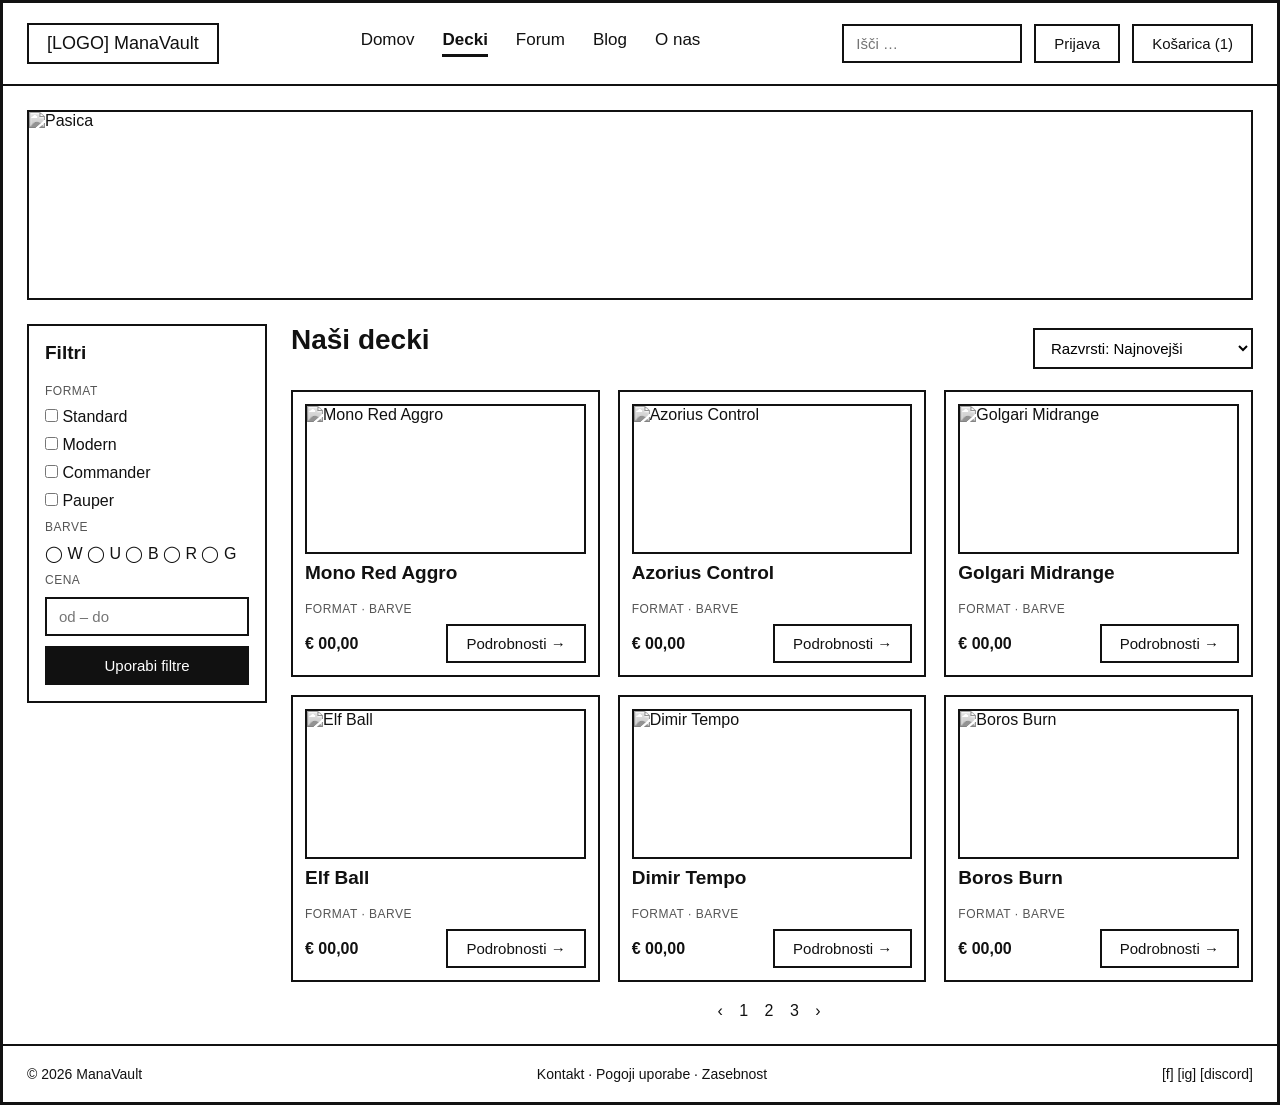
==== html/index.html @ 13c63834 "Naloga 6: HTML in CSS žičnih modelov (Davor) 5 povezanih strani (index, deck, kosarica, forum, prija" ====
<!DOCTYPE html>
<html lang="sl">
<head>
  <meta charset="utf-8">
  <meta name="viewport" content="width=device-width, initial-scale=1">
  <title>Seznam deckov – ManaVault</title>
  <link rel="stylesheet" href="style.css">
</head>
<body>
<div class="page">
  <header class="header">
    <a class="logo" href="index.html">[LOGO] ManaVault</a>
    <nav class="nav"><a href="index.html">Domov</a><a href="index.html" class="active">Decki</a><a href="forum.html">Forum</a><a href="#">Blog</a><a href="#">O nas</a></nav>
    <div class="header-actions">
      <input class="input" style="width:180px" placeholder="Išči …">
      <a class="btn" href="prijava.html">Prijava</a>
      <a class="btn" href="kosarica.html">Košarica (1)</a>
    </div>
  </header>
  <main>
    <img class="ph hero" src="https://picsum.photos/seed/manavault0/2464/380?grayscale" alt="Pasica">
    <div class="catalog">
      <aside class="box filters">
        <h2>Filtri</h2>
        <span class="label">Format</span>
        <label><input type="checkbox"> Standard</label><label><input type="checkbox"> Modern</label>
        <label><input type="checkbox"> Commander</label><label><input type="checkbox"> Pauper</label>
        <span class="label">Barve</span>
        <div>◯ W ◯ U ◯ B ◯ R ◯ G</div>
        <span class="label">Cena</span>
        <input class="input" placeholder="od – do">
        <button class="btn dark block">Uporabi filtre</button>
      </aside>
      <section style="flex:1">
        <div class="catalog-head"><h1>Naši decki</h1><select class="input"><option>Razvrsti: Najnovejši</option></select></div>
        <div class="grid">
      <article class="card">
        <img class="ph" src="https://picsum.photos/seed/manavault1/576/300?grayscale" alt="Mono Red Aggro">
        <h2>Mono Red Aggro</h2>
        <span class="label">Format · Barve</span>
        <div class="card-foot"><b>€ 00,00</b><a class="btn" href="deck.html">Podrobnosti →</a></div>
      </article>
      <article class="card">
        <img class="ph" src="https://picsum.photos/seed/manavault2/576/300?grayscale" alt="Azorius Control">
        <h2>Azorius Control</h2>
        <span class="label">Format · Barve</span>
        <div class="card-foot"><b>€ 00,00</b><a class="btn" href="deck.html">Podrobnosti →</a></div>
      </article>
      <article class="card">
        <img class="ph" src="https://picsum.photos/seed/manavault3/576/300?grayscale" alt="Golgari Midrange">
        <h2>Golgari Midrange</h2>
        <span class="label">Format · Barve</span>
        <div class="card-foot"><b>€ 00,00</b><a class="btn" href="deck.html">Podrobnosti →</a></div>
      </article>
      <article class="card">
        <img class="ph" src="https://picsum.photos/seed/manavault4/576/300?grayscale" alt="Elf Ball">
        <h2>Elf Ball</h2>
        <span class="label">Format · Barve</span>
        <div class="card-foot"><b>€ 00,00</b><a class="btn" href="deck.html">Podrobnosti →</a></div>
      </article>
      <article class="card">
        <img class="ph" src="https://picsum.photos/seed/manavault5/576/300?grayscale" alt="Dimir Tempo">
        <h2>Dimir Tempo</h2>
        <span class="label">Format · Barve</span>
        <div class="card-foot"><b>€ 00,00</b><a class="btn" href="deck.html">Podrobnosti →</a></div>
      </article>
      <article class="card">
        <img class="ph" src="https://picsum.photos/seed/manavault6/576/300?grayscale" alt="Boros Burn">
        <h2>Boros Burn</h2>
        <span class="label">Format · Barve</span>
        <div class="card-foot"><b>€ 00,00</b><a class="btn" href="deck.html">Podrobnosti →</a></div>
      </article>
        </div>
        <div class="pagination">‹ 1 2 3 ›</div>
      </section>
    </div>
  </main>
  <footer class="footer">
    <span>© 2026 ManaVault</span>
    <span>Kontakt · Pogoji uporabe · Zasebnost</span>
    <span>[f] [ig] [discord]</span>
  </footer>
</div>
</body>
</html>
---- html/style.css ----
/* ManaVault – žični model (črno-bel), skupni slog za vse zaslone */
* { box-sizing: border-box; margin: 0; padding: 0; }
body { font-family: Inter, "Segoe UI", Arial, sans-serif; color: #111; background: #f2f2f2; }
a { color: inherit; text-decoration: none; }
.page { max-width: 1280px; margin: 0 auto; background: #fff; border: 3px solid #111; min-height: 100vh; display: flex; flex-direction: column; }

/* Glava + navigacija */
.header { display: flex; align-items: center; justify-content: space-between; gap: 24px; padding: 20px 24px; border-bottom: 2px solid #111; }
.logo { border: 2px solid #111; padding: 8px 18px; font-size: 18px; }
.nav { display: flex; gap: 28px; font-size: 17px; }
.nav a.active { font-weight: bold; border-bottom: 3px solid #111; padding-bottom: 4px; }
.header-actions { display: flex; gap: 12px; }

/* Osnovni elementi */
.btn { display: inline-block; border: 2px solid #111; background: #fff; padding: 9px 18px; font: inherit; font-size: 15px; cursor: pointer; text-align: center; }
.btn.dark { background: #111; color: #fff; }
.btn.block { width: 100%; }
.input { border: 2px solid #111; padding: 9px 12px; font: inherit; font-size: 15px; width: 100%; background: #fff; }
.label { font-size: 12px; color: #555; text-transform: uppercase; letter-spacing: .5px; }
.muted-line { height: 10px; background: #ccc; margin: 8px 0; }
.box { border: 2px solid #111; padding: 16px; }
img.ph { display: block; width: 100%; object-fit: cover; border: 2px solid #111; filter: grayscale(1); }
h1 { font-size: 28px; margin-bottom: 16px; }
h2 { font-size: 19px; margin-bottom: 10px; }
.breadcrumb { margin-bottom: 14px; }
.pagination { text-align: center; margin-top: 20px; letter-spacing: 6px; }

/* Vsebina in noga */
main { flex: 1; padding: 24px; }
.footer { display: flex; justify-content: space-between; padding: 20px 24px; border-top: 2px solid #111; font-size: 14px; }

/* 1 – Seznam deckov */
.hero { height: 190px; margin-bottom: 24px; }
.catalog { display: flex; gap: 24px; }
.filters { width: 240px; flex-shrink: 0; align-self: flex-start; display: flex; flex-direction: column; gap: 10px; }
.catalog-head { display: flex; justify-content: space-between; align-items: center; margin-bottom: 18px; }
.catalog-head .input { width: 220px; }
.grid { display: grid; grid-template-columns: repeat(3, 1fr); gap: 18px; flex: 1; }
.card { border: 2px solid #111; padding: 12px; display: flex; flex-direction: column; gap: 8px; }
.card img.ph { height: 150px; }
.card-foot { display: flex; justify-content: space-between; align-items: center; margin-top: auto; }

/* 2 – Podrobnosti decka */
.deck-top { display: flex; gap: 28px; margin-bottom: 28px; }
.gallery { width: 420px; flex-shrink: 0; }
.gallery > img.ph { height: 320px; }
.thumbs { display: grid; grid-template-columns: repeat(3, 1fr); gap: 12px; margin-top: 10px; }
.thumbs img.ph { height: 70px; }
.deck-info { flex: 1; }
.price { font-size: 30px; font-weight: bold; margin: 18px 0 12px; }
.actions { display: flex; gap: 12px; margin-bottom: 20px; }
.actions .input { width: 70px; }
.curve { display: flex; align-items: flex-end; gap: 12px; height: 120px; border-bottom: 2px solid #111; }
.curve span { width: 34px; border: 2px solid #111; background: #ddd; }
.deck-bottom { display: grid; grid-template-columns: 1fr 1fr; gap: 36px; }
table { border-collapse: collapse; width: 100%; }
th, td { border: 2px solid #111; padding: 9px 10px; text-align: left; font-size: 15px; }
.comment { margin-top: 12px; }

/* 3 – Košarica */
.cart { display: flex; gap: 36px; }
.cart-left { flex: 1.3; }
.cart td img.ph { width: 64px; height: 56px; }
.form-grid { display: grid; grid-template-columns: 1fr 1fr; gap: 12px; }
.summary { flex: .7; align-self: flex-start; display: flex; flex-direction: column; gap: 10px; }
.row { display: flex; justify-content: space-between; }
.total { font-size: 20px; font-weight: bold; border-top: 2px solid #111; padding-top: 10px; }

/* 4 – Forum */
.forum { display: flex; gap: 24px; }
.categories { width: 220px; flex-shrink: 0; align-self: flex-start; line-height: 1.8; }
.forum-main { flex: 1; display: flex; flex-direction: column; gap: 12px; }
.meta { font-size: 12px; color: #555; }

/* 5 – Prijava */
.login { width: 420px; margin: 30px auto; display: flex; flex-direction: column; gap: 10px; }
.login h1 { text-align: center; }
.center { text-align: center; }
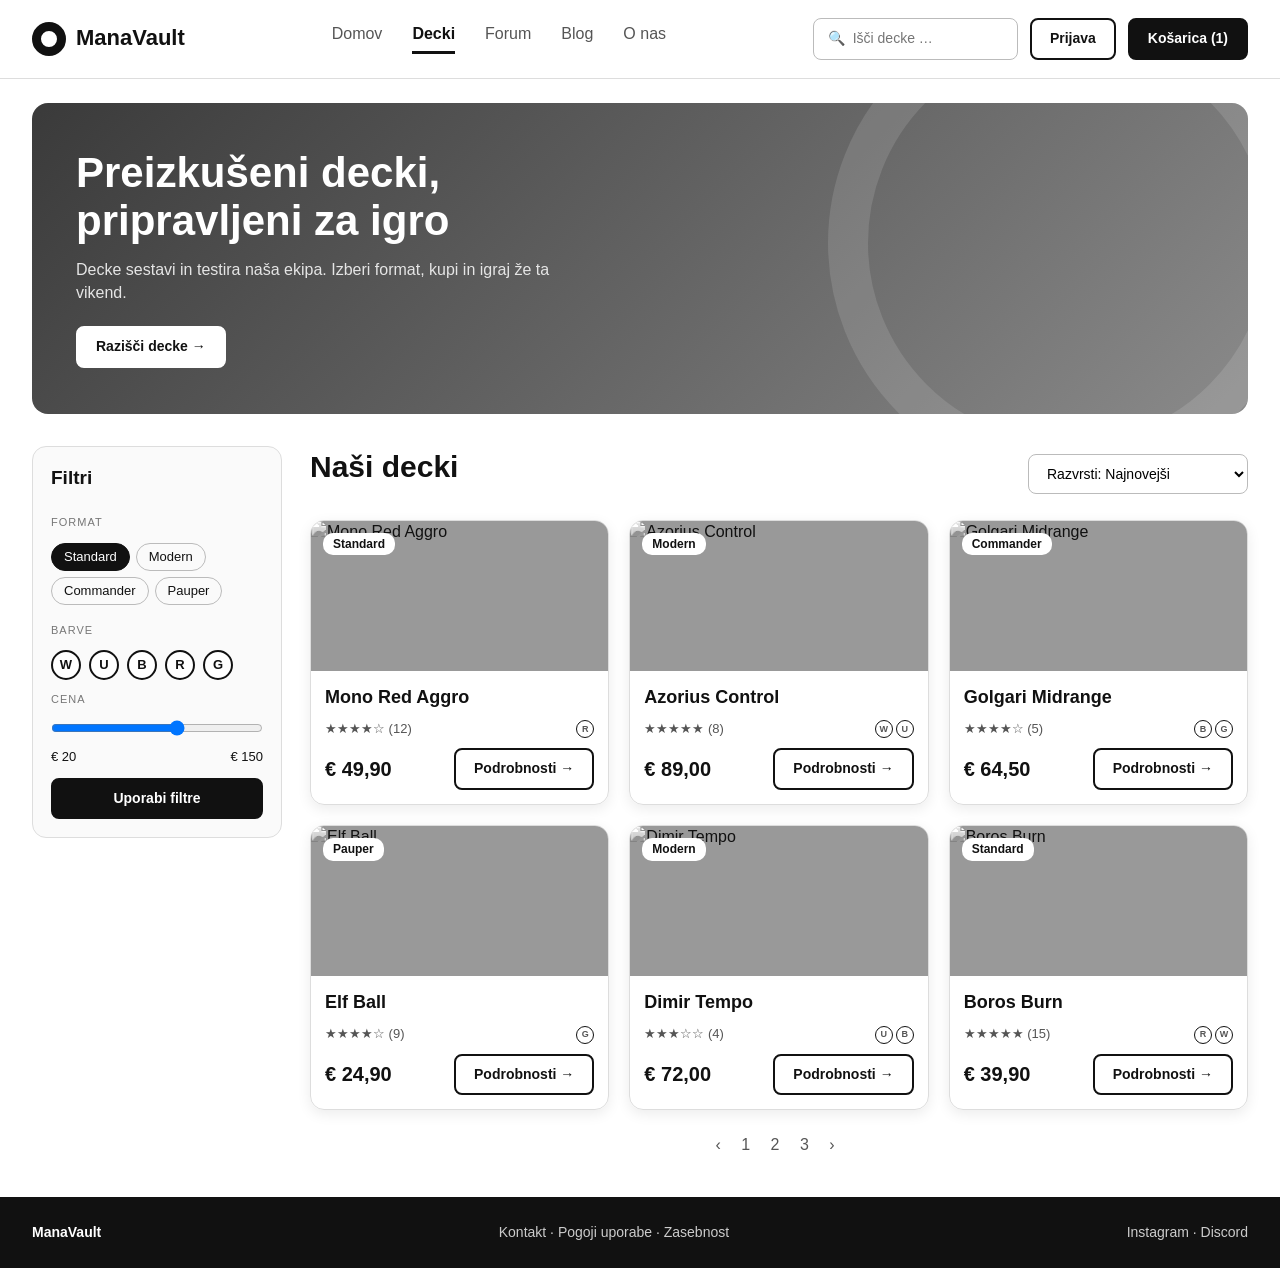
==== commit 56c349f5: "HTML in CSS po žičnih modelih" ====
--- a/html/index.html
+++ b/html/index.html
@@ -9,66 +9,82 @@
 <body>
 <div class="page">
   <header class="header">
-    <a class="logo" href="index.html">[LOGO] ManaVault</a>
+    <a class="logo" href="index.html"><i></i>ManaVault</a>
     <nav class="nav"><a href="index.html">Domov</a><a href="index.html" class="active">Decki</a><a href="forum.html">Forum</a><a href="#">Blog</a><a href="#">O nas</a></nav>
     <div class="header-actions">
-      <input class="input" style="width:180px" placeholder="Išči …">
+      <input class="input search" placeholder="🔍  Išči decke …">
       <a class="btn" href="prijava.html">Prijava</a>
-      <a class="btn" href="kosarica.html">Košarica (1)</a>
+      <a class="btn dark" href="kosarica.html">Košarica (1)</a>
     </div>
   </header>
   <main>
-    <img class="ph hero" src="https://picsum.photos/seed/manavault0/2464/380?grayscale" alt="Pasica">
-    <div class="catalog">
-      <aside class="box filters">
+    <section class="hero">
+      <h1>Preizkušeni decki,<br>pripravljeni za igro</h1>
+      <p>Decke sestavi in testira naša ekipa. Izberi format, kupi in igraj že ta vikend.</p>
+      <a class="btn" href="#decki">Razišči decke →</a>
+    </section>
+    <div class="catalog" id="decki">
+      <aside class="panel filters">
         <h2>Filtri</h2>
         <span class="label">Format</span>
-        <label><input type="checkbox"> Standard</label><label><input type="checkbox"> Modern</label>
-        <label><input type="checkbox"> Commander</label><label><input type="checkbox"> Pauper</label>
+        <div><span class="chip on">Standard</span><span class="chip">Modern</span><span class="chip">Commander</span><span class="chip">Pauper</span></div>
         <span class="label">Barve</span>
-        <div>◯ W ◯ U ◯ B ◯ R ◯ G</div>
+        <div class="manas"><span class="mana">W</span><span class="mana">U</span><span class="mana">B</span><span class="mana">R</span><span class="mana">G</span></div>
         <span class="label">Cena</span>
-        <input class="input" placeholder="od – do">
+        <input type="range" min="0" max="200" value="120">
+        <div class="row small"><span>€ 20</span><span>€ 150</span></div>
         <button class="btn dark block">Uporabi filtre</button>
       </aside>
       <section style="flex:1">
         <div class="catalog-head"><h1>Naši decki</h1><select class="input"><option>Razvrsti: Najnovejši</option></select></div>
         <div class="grid">
       <article class="card">
-        <img class="ph" src="https://picsum.photos/seed/manavault1/576/300?grayscale" alt="Mono Red Aggro">
-        <h2>Mono Red Aggro</h2>
-        <span class="label">Format · Barve</span>
-        <div class="card-foot"><b>€ 00,00</b><a class="btn" href="deck.html">Podrobnosti →</a></div>
+        <div class="card-img"><img class="ph" src="https://picsum.photos/seed/manavault1/600/300?grayscale" alt="Mono Red Aggro"><span class="tag">Standard</span></div>
+        <div class="card-body">
+          <h3>Mono Red Aggro</h3>
+          <div class="row meta"><span>★★★★☆ (12)</span><span><span class="mana sm">R</span></span></div>
+          <div class="row"><span class="price-sm">€ 49,90</span><a class="btn" href="deck.html">Podrobnosti →</a></div>
+        </div>
       </article>
       <article class="card">
-        <img class="ph" src="https://picsum.photos/seed/manavault2/576/300?grayscale" alt="Azorius Control">
-        <h2>Azorius Control</h2>
-        <span class="label">Format · Barve</span>
-        <div class="card-foot"><b>€ 00,00</b><a class="btn" href="deck.html">Podrobnosti →</a></div>
+        <div class="card-img"><img class="ph" src="https://picsum.photos/seed/manavault2/600/300?grayscale" alt="Azorius Control"><span class="tag">Modern</span></div>
+        <div class="card-body">
+          <h3>Azorius Control</h3>
+          <div class="row meta"><span>★★★★★ (8)</span><span><span class="mana sm">W</span><span class="mana sm">U</span></span></div>
+          <div class="row"><span class="price-sm">€ 89,00</span><a class="btn" href="deck.html">Podrobnosti →</a></div>
+        </div>
       </article>
       <article class="card">
-        <img class="ph" src="https://picsum.photos/seed/manavault3/576/300?grayscale" alt="Golgari Midrange">
-        <h2>Golgari Midrange</h2>
-        <span class="label">Format · Barve</span>
-        <div class="card-foot"><b>€ 00,00</b><a class="btn" href="deck.html">Podrobnosti →</a></div>
+        <div class="card-img"><img class="ph" src="https://picsum.photos/seed/manavault3/600/300?grayscale" alt="Golgari Midrange"><span class="tag">Commander</span></div>
+        <div class="card-body">
+          <h3>Golgari Midrange</h3>
+          <div class="row meta"><span>★★★★☆ (5)</span><span><span class="mana sm">B</span><span class="mana sm">G</span></span></div>
+          <div class="row"><span class="price-sm">€ 64,50</span><a class="btn" href="deck.html">Podrobnosti →</a></div>
+        </div>
       </article>
       <article class="card">
-        <img class="ph" src="https://picsum.photos/seed/manavault4/576/300?grayscale" alt="Elf Ball">
-        <h2>Elf Ball</h2>
-        <span class="label">Format · Barve</span>
-        <div class="card-foot"><b>€ 00,00</b><a class="btn" href="deck.html">Podrobnosti →</a></div>
+        <div class="card-img"><img class="ph" src="https://picsum.photos/seed/manavault4/600/300?grayscale" alt="Elf Ball"><span class="tag">Pauper</span></div>
+        <div class="card-body">
+          <h3>Elf Ball</h3>
+          <div class="row meta"><span>★★★★☆ (9)</span><span><span class="mana sm">G</span></span></div>
+          <div class="row"><span class="price-sm">€ 24,90</span><a class="btn" href="deck.html">Podrobnosti →</a></div>
+        </div>
       </article>
       <article class="card">
-        <img class="ph" src="https://picsum.photos/seed/manavault5/576/300?grayscale" alt="Dimir Tempo">
-        <h2>Dimir Tempo</h2>
-        <span class="label">Format · Barve</span>
-        <div class="card-foot"><b>€ 00,00</b><a class="btn" href="deck.html">Podrobnosti →</a></div>
+        <div class="card-img"><img class="ph" src="https://picsum.photos/seed/manavault5/600/300?grayscale" alt="Dimir Tempo"><span class="tag">Modern</span></div>
+        <div class="card-body">
+          <h3>Dimir Tempo</h3>
+          <div class="row meta"><span>★★★☆☆ (4)</span><span><span class="mana sm">U</span><span class="mana sm">B</span></span></div>
+          <div class="row"><span class="price-sm">€ 72,00</span><a class="btn" href="deck.html">Podrobnosti →</a></div>
+        </div>
       </article>
       <article class="card">
-        <img class="ph" src="https://picsum.photos/seed/manavault6/576/300?grayscale" alt="Boros Burn">
-        <h2>Boros Burn</h2>
-        <span class="label">Format · Barve</span>
-        <div class="card-foot"><b>€ 00,00</b><a class="btn" href="deck.html">Podrobnosti →</a></div>
+        <div class="card-img"><img class="ph" src="https://picsum.photos/seed/manavault6/600/300?grayscale" alt="Boros Burn"><span class="tag">Standard</span></div>
+        <div class="card-body">
+          <h3>Boros Burn</h3>
+          <div class="row meta"><span>★★★★★ (15)</span><span><span class="mana sm">R</span><span class="mana sm">W</span></span></div>
+          <div class="row"><span class="price-sm">€ 39,90</span><a class="btn" href="deck.html">Podrobnosti →</a></div>
+        </div>
       </article>
         </div>
         <div class="pagination">‹ 1 2 3 ›</div>
@@ -76,9 +92,9 @@
     </div>
   </main>
   <footer class="footer">
-    <span>© 2026 ManaVault</span>
+    <b>ManaVault</b>
     <span>Kontakt · Pogoji uporabe · Zasebnost</span>
-    <span>[f] [ig] [discord]</span>
+    <span>Instagram · Discord</span>
   </footer>
 </div>
 </body>
--- a/html/style.css
+++ b/html/style.css
@@ -1,78 +1,106 @@
-/* ManaVault – žični model (črno-bel), skupni slog za vse zaslone */
+/* ManaVault – skupni slog za vse zaslone (sivinski žični model) */
 * { box-sizing: border-box; margin: 0; padding: 0; }
-body { font-family: Inter, "Segoe UI", Arial, sans-serif; color: #111; background: #f2f2f2; }
+body { font-family: Inter, "Segoe UI", Arial, sans-serif; color: #111; background: #f2f2f2; line-height: 1.4; }
 a { color: inherit; text-decoration: none; }
-.page { max-width: 1280px; margin: 0 auto; background: #fff; border: 3px solid #111; min-height: 100vh; display: flex; flex-direction: column; }
+.page { max-width: 1280px; margin: 0 auto; background: #fff; min-height: 100vh; display: flex; flex-direction: column; }
+.muted { color: #555; } .small { font-size: 13px; } .center { text-align: center; }
+.row { display: flex; justify-content: space-between; align-items: center; }
 
-/* Glava + navigacija */
-.header { display: flex; align-items: center; justify-content: space-between; gap: 24px; padding: 20px 24px; border-bottom: 2px solid #111; }
-.logo { border: 2px solid #111; padding: 8px 18px; font-size: 18px; }
-.nav { display: flex; gap: 28px; font-size: 17px; }
-.nav a.active { font-weight: bold; border-bottom: 3px solid #111; padding-bottom: 4px; }
-.header-actions { display: flex; gap: 12px; }
+/* Glava */
+.header { display: flex; align-items: center; justify-content: space-between; gap: 24px; padding: 18px 32px; border-bottom: 1px solid #ddd; }
+.logo { display: flex; align-items: center; gap: 10px; font-size: 22px; font-weight: 800; }
+.logo i { width: 34px; height: 34px; border-radius: 50%; border: 9px solid #111; }
+.nav { display: flex; gap: 30px; font-size: 16px; color: #555; }
+.nav a.active { color: #111; font-weight: 700; border-bottom: 3px solid #111; padding-bottom: 6px; }
+.header-actions { display: flex; gap: 12px; align-items: center; }
+.search { width: 220px; border-radius: 20px; }
 
 /* Osnovni elementi */
-.btn { display: inline-block; border: 2px solid #111; background: #fff; padding: 9px 18px; font: inherit; font-size: 15px; cursor: pointer; text-align: center; }
+.btn { display: inline-block; border: 2px solid #111; border-radius: 8px; background: #fff; padding: 9px 18px; font: inherit; font-size: 14px; font-weight: 700; cursor: pointer; text-align: center; white-space: nowrap; }
 .btn.dark { background: #111; color: #fff; }
-.btn.block { width: 100%; }
-.input { border: 2px solid #111; padding: 9px 12px; font: inherit; font-size: 15px; width: 100%; background: #fff; }
-.label { font-size: 12px; color: #555; text-transform: uppercase; letter-spacing: .5px; }
-.muted-line { height: 10px; background: #ccc; margin: 8px 0; }
-.box { border: 2px solid #111; padding: 16px; }
-img.ph { display: block; width: 100%; object-fit: cover; border: 2px solid #111; filter: grayscale(1); }
-h1 { font-size: 28px; margin-bottom: 16px; }
-h2 { font-size: 19px; margin-bottom: 10px; }
-.breadcrumb { margin-bottom: 14px; }
-.pagination { text-align: center; margin-top: 20px; letter-spacing: 6px; }
-
-/* Vsebina in noga */
-main { flex: 1; padding: 24px; }
-.footer { display: flex; justify-content: space-between; padding: 20px 24px; border-top: 2px solid #111; font-size: 14px; }
+.btn.block { width: 100%; } .big-btn { padding: 14px; font-size: 16px; }
+.input { border: 1px solid #bbb; border-radius: 8px; padding: 10px 14px; font: inherit; font-size: 14px; width: 100%; background: #fff; }
+.label { font-size: 11px; color: #777; text-transform: uppercase; letter-spacing: 1px; }
+.panel { background: #fff; border: 1px solid #ddd; border-radius: 14px; padding: 18px; box-shadow: 0 4px 14px rgba(0,0,0,.08); }
+.chip { display: inline-block; border: 1px solid #bbb; border-radius: 14px; padding: 4px 12px; font-size: 13px; margin: 0 6px 6px 0; }
+.chip.on { background: #111; border-color: #111; color: #fff; }
+.mana { display: inline-flex; width: 30px; height: 30px; border-radius: 50%; border: 2px solid #111; align-items: center; justify-content: center; font-weight: 700; font-size: 13px; background: #fff; vertical-align: middle; }
+.mana.sm { width: 18px; height: 18px; font-size: 9px; border-width: 1.5px; margin-left: 3px; }
+.manas { display: flex; gap: 8px; }
+.avatar { width: 40px; height: 40px; border-radius: 50%; background: #ccc; flex-shrink: 0; }
+img.ph { display: block; width: 100%; object-fit: cover; background: #999; filter: grayscale(1); }
+h1 { font-size: 30px; margin-bottom: 14px; } h1.big { font-size: 34px; margin: 10px 0 4px; }
+h2 { font-size: 19px; margin-bottom: 12px; } h3 { font-size: 18px; }
+.pagination { text-align: center; margin-top: 24px; letter-spacing: 8px; color: #555; }
+main { flex: 1; padding: 24px 32px 40px; }
+.footer { display: flex; justify-content: space-between; padding: 26px 32px; background: #111; color: #ccc; font-size: 14px; }
+.footer b { color: #fff; }
 
 /* 1 – Seznam deckov */
-.hero { height: 190px; margin-bottom: 24px; }
-.catalog { display: flex; gap: 24px; }
-.filters { width: 240px; flex-shrink: 0; align-self: flex-start; display: flex; flex-direction: column; gap: 10px; }
+.hero { border-radius: 16px; background: linear-gradient(135deg, #3a3a3a, #8a8a8a); color: #fff; padding: 46px 44px; margin-bottom: 32px; position: relative; overflow: hidden; }
+.hero::after { content: ''; position: absolute; right: -60px; top: -100px; width: 400px; height: 400px; border-radius: 50%; border: 40px solid rgba(255,255,255,.12); }
+.hero h1 { font-size: 42px; line-height: 1.15; } .hero p { color: #e5e5e5; max-width: 480px; margin: 12px 0 22px; }
+.hero .btn { border-color: #fff; color: #111; }
+.catalog { display: flex; gap: 28px; }
+.filters { width: 250px; flex-shrink: 0; align-self: flex-start; display: flex; flex-direction: column; gap: 12px; background: #fafafa; box-shadow: none; }
 .catalog-head { display: flex; justify-content: space-between; align-items: center; margin-bottom: 18px; }
 .catalog-head .input { width: 220px; }
-.grid { display: grid; grid-template-columns: repeat(3, 1fr); gap: 18px; flex: 1; }
-.card { border: 2px solid #111; padding: 12px; display: flex; flex-direction: column; gap: 8px; }
-.card img.ph { height: 150px; }
-.card-foot { display: flex; justify-content: space-between; align-items: center; margin-top: auto; }
+.grid { display: grid; grid-template-columns: repeat(3, 1fr); gap: 20px; }
+.card { border: 1px solid #ddd; border-radius: 14px; overflow: hidden; box-shadow: 0 4px 14px rgba(0,0,0,.08); }
+.card-img { position: relative; } .card-img img.ph { height: 150px; }
+.tag { position: absolute; left: 12px; top: 12px; background: #fff; border-radius: 10px; padding: 3px 10px; font-size: 12px; font-weight: 700; }
+.card-body { padding: 14px; display: flex; flex-direction: column; gap: 10px; }
+.meta { font-size: 13px; color: #555; } .price-sm { font-size: 20px; font-weight: 800; }
 
 /* 2 – Podrobnosti decka */
-.deck-top { display: flex; gap: 28px; margin-bottom: 28px; }
-.gallery { width: 420px; flex-shrink: 0; }
-.gallery > img.ph { height: 320px; }
-.thumbs { display: grid; grid-template-columns: repeat(3, 1fr); gap: 12px; margin-top: 10px; }
-.thumbs img.ph { height: 70px; }
-.deck-info { flex: 1; }
-.price { font-size: 30px; font-weight: bold; margin: 18px 0 12px; }
-.actions { display: flex; gap: 12px; margin-bottom: 20px; }
-.actions .input { width: 70px; }
-.curve { display: flex; align-items: flex-end; gap: 12px; height: 120px; border-bottom: 2px solid #111; }
-.curve span { width: 34px; border: 2px solid #111; background: #ddd; }
-.deck-bottom { display: grid; grid-template-columns: 1fr 1fr; gap: 36px; }
-table { border-collapse: collapse; width: 100%; }
-th, td { border: 2px solid #111; padding: 9px 10px; text-align: left; font-size: 15px; }
-.comment { margin-top: 12px; }
+.breadcrumb { margin-bottom: 16px; }
+.deck-top { display: flex; gap: 28px; margin-bottom: 32px; }
+.gallery { width: 440px; flex-shrink: 0; }
+.gallery > img.ph { height: 330px; border-radius: 16px; box-shadow: 0 4px 14px rgba(0,0,0,.08); }
+.thumbs { display: grid; grid-template-columns: repeat(3, 1fr); gap: 10px; margin-top: 12px; }
+.thumbs img.ph { height: 80px; border-radius: 10px; }
+.deck-info { flex: 1; display: flex; flex-direction: column; gap: 10px; }
+.price { font-size: 34px; font-weight: 800; } .price small { font-size: 13px; font-weight: 400; margin-left: 10px; }
+.actions { display: flex; gap: 12px; align-items: center; }
+.stepper { border: 1px solid #bbb; border-radius: 8px; padding: 10px 16px; font-weight: 700; white-space: nowrap; }
+.curve { display: flex; align-items: flex-end; gap: 24px; height: 130px; }
+.curve div { display: flex; flex-direction: column; align-items: center; gap: 4px; }
+.curve span { width: 40px; border-radius: 6px; background: #cfcfcf; } .curve span.hi { background: #111; }
+.curve small { color: #555; font-size: 12px; }
+.deck-bottom { display: grid; grid-template-columns: 1fr 1fr; gap: 32px; }
+.panel-table { width: 100%; border-collapse: collapse; border: 1px solid #ddd; border-radius: 14px; overflow: hidden; }
+.panel-table th, .panel-table td { padding: 14px 18px; text-align: left; font-size: 14px; border-top: 1px solid #eee; }
+.panel-table tr:nth-child(even) td { background: #f4f4f4; }
+.comment { display: flex; gap: 12px; margin-top: 16px; }
 
 /* 3 – Košarica */
-.cart { display: flex; gap: 36px; }
-.cart-left { flex: 1.3; }
-.cart td img.ph { width: 64px; height: 56px; }
+.cart { display: flex; gap: 40px; }
+.cart-left { flex: 1.4; }
+.cart-item { display: flex; align-items: center; gap: 20px; margin-bottom: 16px; padding: 12px 18px 12px 12px; }
+.cart-item img.ph { width: 96px; height: 72px; border-radius: 8px; }
+.cart-item > div { flex: 1; }
 .form-grid { display: grid; grid-template-columns: 1fr 1fr; gap: 12px; }
-.summary { flex: .7; align-self: flex-start; display: flex; flex-direction: column; gap: 10px; }
-.row { display: flex; justify-content: space-between; }
-.total { font-size: 20px; font-weight: bold; border-top: 2px solid #111; padding-top: 10px; }
+.pay { display: grid; grid-template-columns: repeat(3, 1fr); gap: 14px; }
+.pay label { border: 1px solid #bbb; border-radius: 10px; padding: 16px; display: flex; gap: 10px; }
+.pay label.on { border: 2px solid #111; background: #f2f2f2; font-weight: 700; }
+.summary { flex: .8; align-self: flex-start; display: flex; flex-direction: column; gap: 14px; }
+.total { font-size: 20px; font-weight: 800; border-top: 1px solid #ddd; padding-top: 14px; }
 
 /* 4 – Forum */
-.forum { display: flex; gap: 24px; }
-.categories { width: 220px; flex-shrink: 0; align-self: flex-start; line-height: 1.8; }
+.forum { display: flex; gap: 28px; }
+.categories { width: 240px; flex-shrink: 0; align-self: flex-start; display: flex; flex-direction: column; gap: 4px; background: #fafafa; box-shadow: none; }
+.categories a { display: flex; justify-content: space-between; padding: 8px 12px; border-radius: 8px; }
+.categories a.on { background: #111; color: #fff; font-weight: 700; }
+.categories small { color: #888; }
 .forum-main { flex: 1; display: flex; flex-direction: column; gap: 12px; }
-.meta { font-size: 12px; color: #555; }
+.topic { display: flex; align-items: center; gap: 16px; padding: 18px 22px; }
+.count { display: flex; flex-direction: column; align-items: center; width: 90px; } .count b { font-size: 20px; }
 
 /* 5 – Prijava */
-.login { width: 420px; margin: 30px auto; display: flex; flex-direction: column; gap: 10px; }
+.login-wrap { display: flex; gap: 60px; align-items: center; }
+.login-hero { flex: 1.2; min-height: 540px; margin: 0; } .login-hero h1 { font-size: 36px; }
+.login-hero .mana { border: none; }
+.login { flex: 1; max-width: 460px; display: flex; flex-direction: column; gap: 10px; padding: 32px; }
 .login h1 { text-align: center; }
-.center { text-align: center; }
+.divider { border-top: 1px solid #ddd; text-align: center; margin: 14px 0 6px; }
+.divider span { position: relative; top: -11px; background: #fff; padding: 0 10px; color: #888; font-size: 13px; }
